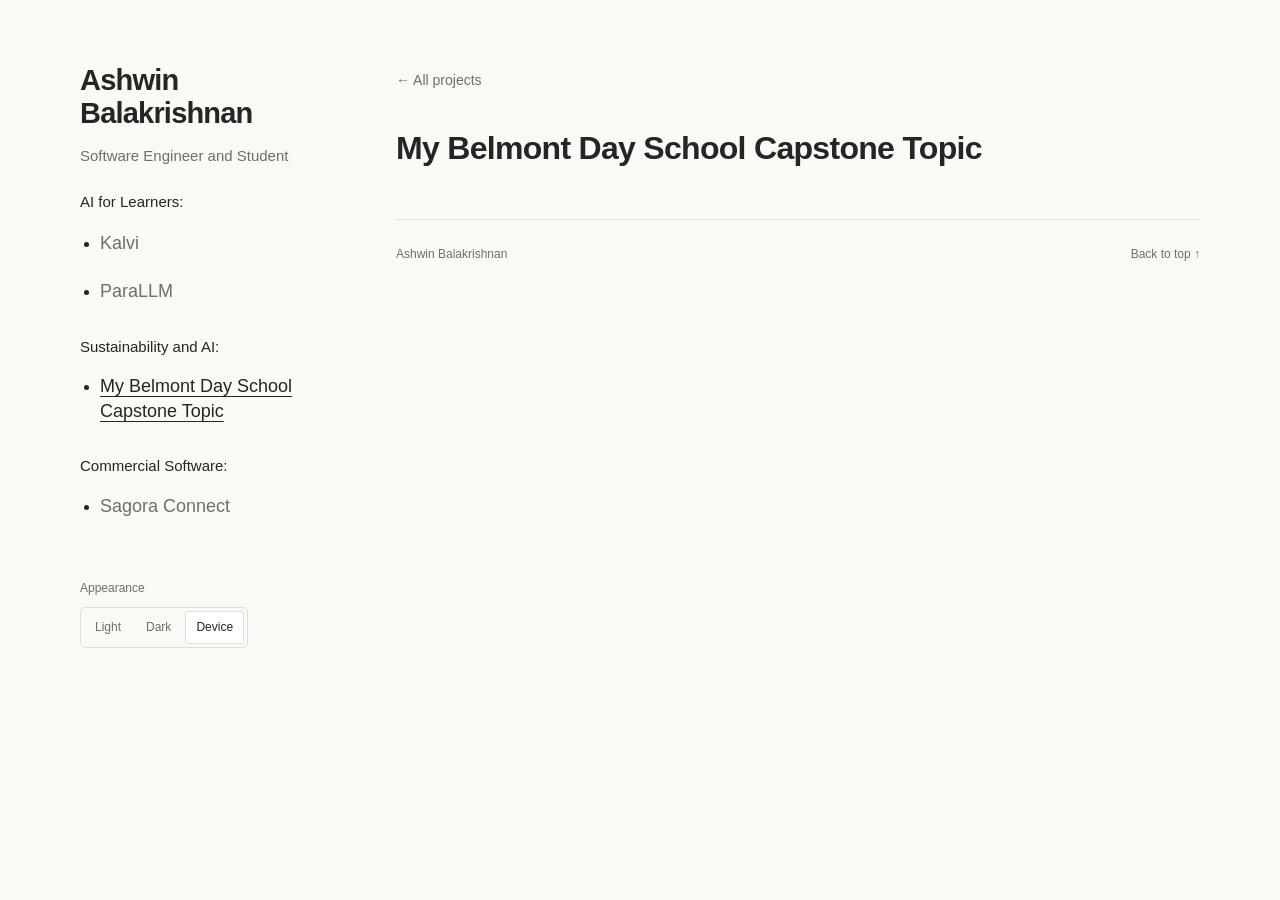
==== capstone.html @ 75079044 "feat: add capstone page and update project pages and README" ====
<!doctype html>
<html lang="en" data-theme="device">
<head>
  <meta charset="utf-8">
  <meta name="viewport" content="width=device-width, initial-scale=1">
  <meta name="theme-color" content="#faf9f6">
  <meta name="description" content="My Belmont Day School Capstone Topic — Ashwin Balakrishnan">
  <meta property="og:title" content="My Belmont Day School Capstone Topic — Ashwin Balakrishnan">
  <meta property="og:description" content="My Belmont Day School Capstone Topic — Ashwin Balakrishnan">
  <meta property="og:type" content="website">
  <title>My Belmont Day School Capstone Topic — Ashwin Balakrishnan</title>
  <script>
    // Apply the saved appearance before the stylesheet loads.
    try {
      const savedTheme = localStorage.getItem('portfolio-theme');
      if (['light', 'dark', 'device'].includes(savedTheme)) {
        document.documentElement.dataset.theme = savedTheme;
      }
    } catch {}
  </script>
  <link rel="stylesheet" href="styles.css">
  <script src="portfolio.js" defer></script>
</head>
<body>
  <a class="skip-link" href="#main-content">Skip to content</a>

  <div class="layout">
    <header class="sidebar">
      <div class="identity">
        <h1><a href="index.html">Ashwin<br>Balakrishnan</a></h1>
        <p class="role">Software Engineer and Student</p>
        <nav class="project-topics" aria-label="Projects and interests">
          <div class="project-topic">
            <h2>AI for Learners:</h2>
            <ul>
              <li><a href="kalvi.html">Kalvi</a></li>
              <li><a href="parallm.html">ParaLLM</a></li>
            </ul>
          </div>
          <div class="project-topic">
            <h2>Sustainability and AI:</h2>
            <ul>
              <li><a href="capstone.html" aria-current="page">My Belmont Day School Capstone Topic</a></li>
            </ul>
          </div>
          <div class="project-topic">
            <h2>Commercial Software:</h2>
            <ul>
              <li><a href="sagora-connect.html">Sagora Connect</a></li>
            </ul>
          </div>
        </nav>
      </div>

      <fieldset class="theme-picker" hidden>
        <legend>Appearance</legend>
        <div class="theme-options">
          <label><input type="radio" name="theme" value="light"><span>Light</span></label>
          <label><input type="radio" name="theme" value="dark"><span>Dark</span></label>
          <label><input type="radio" name="theme" value="device" checked><span>Device<span class="sr-only"> default</span></span></label>
        </div>
      </fieldset>
    </header>

    <main id="main-content" tabindex="-1">
      <a class="back-link" href="index.html">← All projects</a>

      <article class="project project-detail" id="capstone">
        <div class="project-heading"><h2>My Belmont Day School Capstone Topic</h2></div>
        <!-- Add your capstone images and summary here. -->
      </article>


      <footer class="page-footer"><span>Ashwin Balakrishnan</span><a href="#">Back to top ↑</a></footer>
    </main>
  </div>
</body>
</html>
---- styles.css ----
:root {
  color-scheme: light;
  --background: #faf9f6;
  --text: #242624;
  --secondary: #6c706a;
  --line: #dddfd8;
  --surface: #ffffff;
  --stage: #edf0ec;
  --accent: #285cbd;
  --selection: #dce7ff;
  font-family: -apple-system, BlinkMacSystemFont, "Segoe UI", Helvetica, Arial, sans-serif;
  font-size: 16px;
  line-height: 1.5;
  font-synthesis: none;
}

:root[data-theme="dark"] {
  color-scheme: dark;
  --background: #191b1a;
  --text: #e9eae5;
  --secondary: #a7ada5;
  --line: #363b35;
  --surface: #2e322d;
  --stage: #242823;
  --accent: #aac5ff;
  --selection: #334a70;
}

@media (prefers-color-scheme: dark) {
  :root[data-theme="device"] {
    color-scheme: dark;
    --background: #191b1a;
    --text: #e9eae5;
    --secondary: #a7ada5;
    --line: #363b35;
    --surface: #2e322d;
    --stage: #242823;
    --accent: #aac5ff;
    --selection: #334a70;
  }
}

* { box-sizing: border-box; }
html { scroll-padding-top: 40px; }
body { margin: 0; background: var(--background); color: var(--text); }
a { color: inherit; text-decoration: none; touch-action: manipulation; }
a:hover { color: var(--accent); }
a:focus-visible { outline: 2px solid var(--accent); outline-offset: 6px; }
::selection { background: var(--selection); color: var(--text); }
h1, h2, h3, p { margin: 0; }
img { display: block; width: 100%; height: auto; }
[hidden] { display: none !important; }
.sr-only { position: absolute; width: 1px; height: 1px; padding: 0; overflow: hidden; clip-path: inset(50%); white-space: nowrap; border: 0; }
.skip-link { position: fixed; top: 12px; left: 12px; z-index: 10; padding: 10px 15px; background: var(--surface); border: 1px solid var(--line); transform: translateY(-180%); }
.skip-link:focus { transform: none; }

.layout {
  width: min(1120px, calc(100% - 112px));
  margin: 64px auto 0;
  display: grid;
  grid-template-columns: 240px minmax(0, 1fr);
  align-items: start;
  gap: 76px;
}

.sidebar { position: sticky; top: 64px; }
h1 { font-size: 29px; font-weight: 550; line-height: 1.15; letter-spacing: -.8px; }
h1 a:hover { color: var(--text); }
.role { margin-top: 14px; color: var(--secondary); font-size: 15px; }
.github-link { display: inline-flex; align-items: center; gap: 9px; margin-top: 24px; min-height: 32px; font-size: 14px; }
.github-link .outbound { color: var(--secondary); font-size: 16px; margin-left: 7px; }
.project-topics { margin-top: 24px; font-size: 15px; }
.project-topic + .project-topic { margin-top: 20px; }
.project-topics h2 { font: inherit; }
.project-topics ul { margin: 6px 0 0; padding-left: 20px; }
.project-topics li { line-height: 1.7; }
.project-topics a { display: inline-flex; align-items: center; width: 100%; min-height: 48px; padding-block: 10px; color: var(--secondary); font-size: 18px; line-height: 1.4; }
.project-topics a:hover { color: var(--text); text-decoration: underline; text-underline-offset: 4px; }
.project-topics a[aria-current="page"] { color: var(--text); text-decoration: underline; text-underline-offset: 4px; }

.theme-picker { padding: 0; margin: 48px 0 0; border: 0; min-width: 0; }
.theme-picker legend { padding: 0; margin-bottom: 10px; color: var(--secondary); font-size: 12px; }
.theme-options { display: inline-flex; border: 1px solid var(--line); border-radius: 5px; padding: 3px; gap: 3px; }
.theme-options label { position: relative; cursor: pointer; }
.theme-options input { position: absolute; inset: 0; width: 100%; height: 100%; opacity: 0; margin: 0; cursor: pointer; }
.theme-options label > span { display: block; padding: 7px 10px; border: 1px solid transparent; border-radius: 3px; font-size: 12px; line-height: 1.4; color: var(--secondary); }
.theme-options input:checked + span { color: var(--text); background: var(--surface); border-color: var(--line); }
.theme-options input:focus-visible + span { outline: 2px solid var(--accent); outline-offset: 2px; }
.theme-options label:hover > span { color: var(--text); }

main { min-width: 0; }
main:focus { outline: none; }
.section-heading { display: flex; justify-content: space-between; align-items: baseline; border-bottom: 1px solid var(--line); padding: 0 0 17px; margin-bottom: 32px; }
.section-heading h2 { font-size: 15px; line-height: 1.4; font-weight: 500; }
.section-heading > span { color: var(--secondary); font-size: 12px; font-variant-numeric: tabular-nums; }
.project { margin-bottom: 52px; scroll-margin-top: 40px; }
.project-heading { display: flex; justify-content: space-between; align-items: baseline; gap: 16px; margin-bottom: 15px; }
.project-heading h2, .project-heading h3 { font-size: 19px; font-weight: 550; letter-spacing: -.35px; line-height: 1.3; }
.project-heading > span { font-size: 12px; color: var(--secondary); text-align: right; }
.desktop-capture { display: block; border: 1px solid var(--line); border-radius: 3px; overflow: hidden; }
.desktop-capture:hover { border-color: var(--secondary); }
.screen-gallery { display: flex; justify-content: center; align-items: center; gap: 36px; padding: 30px; background: var(--stage); border: 1px solid var(--line); border-radius: 3px; }
.screen-gallery a { display: block; min-width: 0; width: 172px; border-radius: 18px; }
.screen-gallery a:focus-visible { outline-offset: 7px; }
.screen-gallery img { border-radius: 18px; }
.image-note { font-size: 11px; color: var(--secondary); margin-top: 11px; }
/* Your paragraphs can go directly after the project images in index.html. */
.project > p:not(.image-note) { margin-top: 20px; max-width: 62ch; font-size: 15px; line-height: 1.7; }
.identity > p:not(.role) { margin-top: 20px; font-size: 15px; line-height: 1.7; }
.page-footer { display: flex; align-items: baseline; justify-content: space-between; gap: 20px; border-top: 1px solid var(--line); padding: 20px 0 32px; color: var(--secondary); font-size: 12px; }
.page-footer a { padding-block: 5px; }
.back-link { display: inline-block; margin-bottom: 32px; padding-block: 6px; font-size: 14px; color: var(--secondary); }
.project-detail .project-heading { margin-bottom: 24px; }
.project-detail .project-heading h2 { font-size: 32px; line-height: 1.2; letter-spacing: -.7px; }
.project-grid { display: grid; grid-template-columns: repeat(2, minmax(0, 1fr)); gap: 32px 24px; margin-bottom: 48px; }
.project-tile { display: block; min-width: 0; }
.tile-image { height: 225px; padding: 18px; display: flex; justify-content: center; background: var(--stage); border: 1px solid var(--line); border-radius: 3px; }
.tile-image img { width: 100%; height: 100%; object-fit: contain; }
.tile-heading { display: flex; justify-content: space-between; align-items: baseline; gap: 16px; margin-top: 13px; }
.tile-heading h3 { font-size: 17px; font-weight: 500; line-height: 1.4; }
.tile-heading > span { color: var(--secondary); }
.project-tile:hover .tile-heading h3 { text-decoration: underline; text-underline-offset: 4px; }
.text-tile { align-self: start; padding: 17px 0; border-top: 1px solid var(--line); }
.text-tile .tile-heading { margin-top: 0; }

@media (min-width: 1500px) {
  .layout { margin-top: 88px; }
  .sidebar { top: 88px; }
}

@media (max-width: 1000px) {
  .layout { width: calc(100% - 72px); grid-template-columns: 210px minmax(0, 1fr); gap: 40px; }
  h1 { font-size: 26px; }
  .screen-gallery { gap: 22px; padding: 25px; }
}

@media (max-width: 760px) {
  .layout { width: min(580px, calc(100% - 44px)); margin-top: 36px; display: block; }
  .sidebar { position: static; display: grid; grid-template-columns: 1fr auto; align-items: end; gap: 24px; padding-bottom: 30px; margin-bottom: 30px; border-bottom: 1px solid var(--line); }
  h1 { font-size: 27px; }
  .role { margin-top: 11px; font-size: 14px; }
  .github-link { margin-top: 14px; }
  .theme-picker { margin: 0 0 5px; }
  .section-heading { margin-bottom: 27px; }
  .project { margin-bottom: 38px; }
  .project-heading h3 { font-size: 18px; }
  .project-detail .project-heading h2 { font-size: 28px; }
  .screen-gallery { gap: 28px; padding: 28px; }
  .screen-gallery a { width: 160px; }
}

@media (max-width: 440px) {
  .layout { margin-top: 28px; }
  .sidebar { grid-template-columns: 1fr; gap: 21px; align-items: start; padding-bottom: 25px; }
  h1 { font-size: 28px; }
  .theme-picker { margin-bottom: 0; }
  .theme-options label > span { padding: 8px 16px; font-size: 13px; }
  .project-heading { flex-direction: column; align-items: start; gap: 4px; margin-bottom: 12px; }
  .project-heading > span { text-align: left; }
  .screen-gallery { gap: 16px; padding: 22px 18px; }
  .screen-gallery a { width: 140px; }
  .screen-gallery a, .screen-gallery img { border-radius: 12px; }
  .page-footer { font-size: 11px; }
  .project-grid { grid-template-columns: 1fr; }
}

@media (prefers-reduced-motion: reduce) {
  *, *::before, *::after { scroll-behavior: auto !important; transition: none !important; }
}
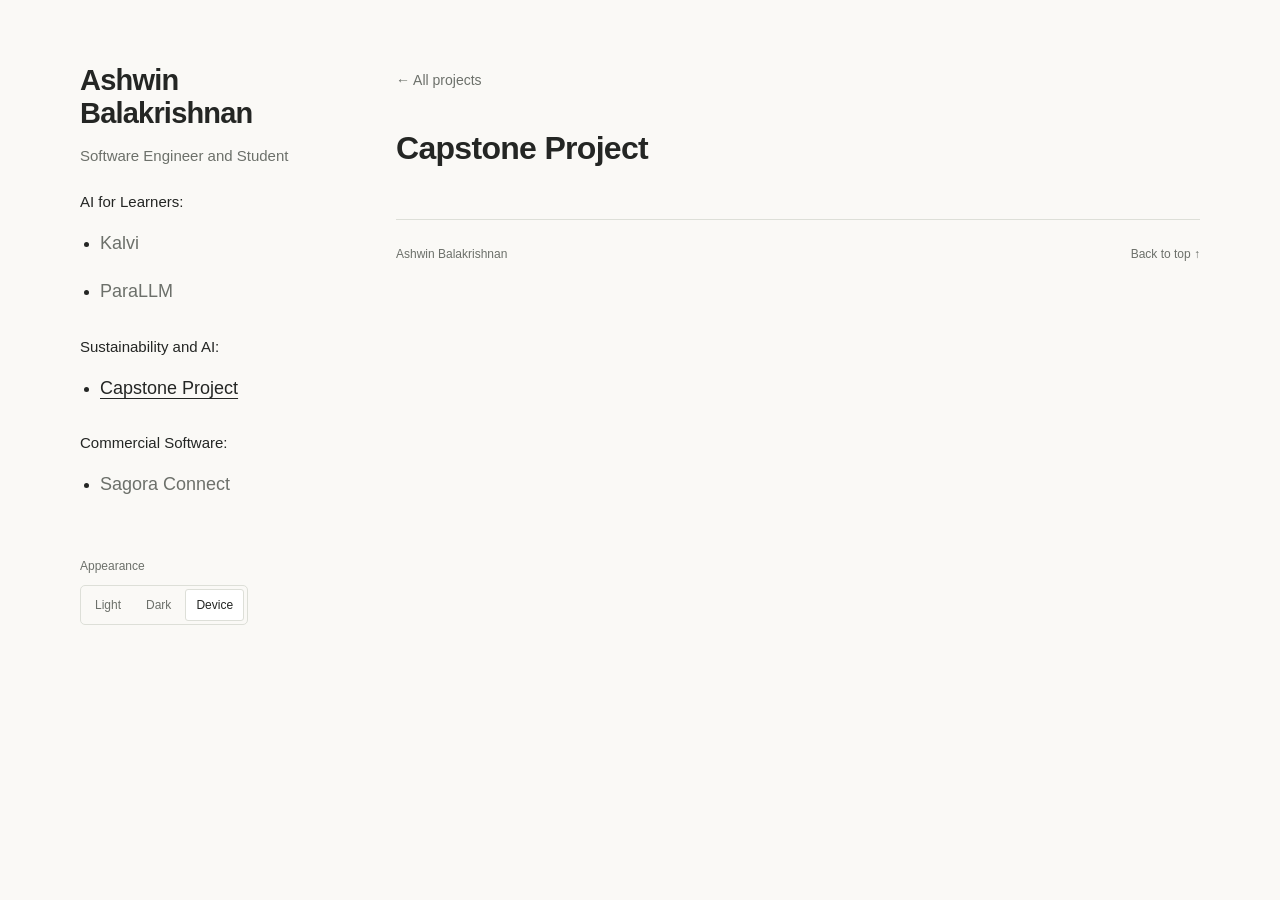
==== commit a155babe: "refactor: update capstone page titles, headings, and tile image styling" ====
--- a/capstone.html
+++ b/capstone.html
@@ -4,11 +4,11 @@
   <meta charset="utf-8">
   <meta name="viewport" content="width=device-width, initial-scale=1">
   <meta name="theme-color" content="#faf9f6">
-  <meta name="description" content="My Belmont Day School Capstone Topic — Ashwin Balakrishnan">
-  <meta property="og:title" content="My Belmont Day School Capstone Topic — Ashwin Balakrishnan">
-  <meta property="og:description" content="My Belmont Day School Capstone Topic — Ashwin Balakrishnan">
+  <meta name="description" content="Capstone Project — Ashwin Balakrishnan">
+  <meta property="og:title" content="Capstone Project — Ashwin Balakrishnan">
+  <meta property="og:description" content="Capstone Project — Ashwin Balakrishnan">
   <meta property="og:type" content="website">
-  <title>My Belmont Day School Capstone Topic — Ashwin Balakrishnan</title>
+  <title>Capstone Project — Ashwin Balakrishnan</title>
   <script>
     // Apply the saved appearance before the stylesheet loads.
     try {
@@ -40,7 +40,7 @@
           <div class="project-topic">
             <h2>Sustainability and AI:</h2>
             <ul>
-              <li><a href="capstone.html" aria-current="page">My Belmont Day School Capstone Topic</a></li>
+              <li><a href="capstone.html" aria-current="page">Capstone Project</a></li>
             </ul>
           </div>
           <div class="project-topic">
@@ -66,8 +66,8 @@
       <a class="back-link" href="index.html">← All projects</a>
 
       <article class="project project-detail" id="capstone">
-        <div class="project-heading"><h2>My Belmont Day School Capstone Topic</h2></div>
-        <!-- Add your capstone images and summary here. -->
+        <div class="project-heading"><h2>Capstone Project</h2></div>
+        <p></p>
       </article>
 
 
--- a/styles.css
+++ b/styles.css
@@ -116,6 +116,8 @@
 .project-tile { display: block; min-width: 0; }
 .tile-image { height: 225px; padding: 18px; display: flex; justify-content: center; background: var(--stage); border: 1px solid var(--line); border-radius: 3px; }
 .tile-image img { width: 100%; height: 100%; object-fit: contain; }
+.tile-image-photo { padding: 0; overflow: hidden; }
+.tile-image-photo img { object-fit: cover; }
 .tile-heading { display: flex; justify-content: space-between; align-items: baseline; gap: 16px; margin-top: 13px; }
 .tile-heading h3 { font-size: 17px; font-weight: 500; line-height: 1.4; }
 .tile-heading > span { color: var(--secondary); }
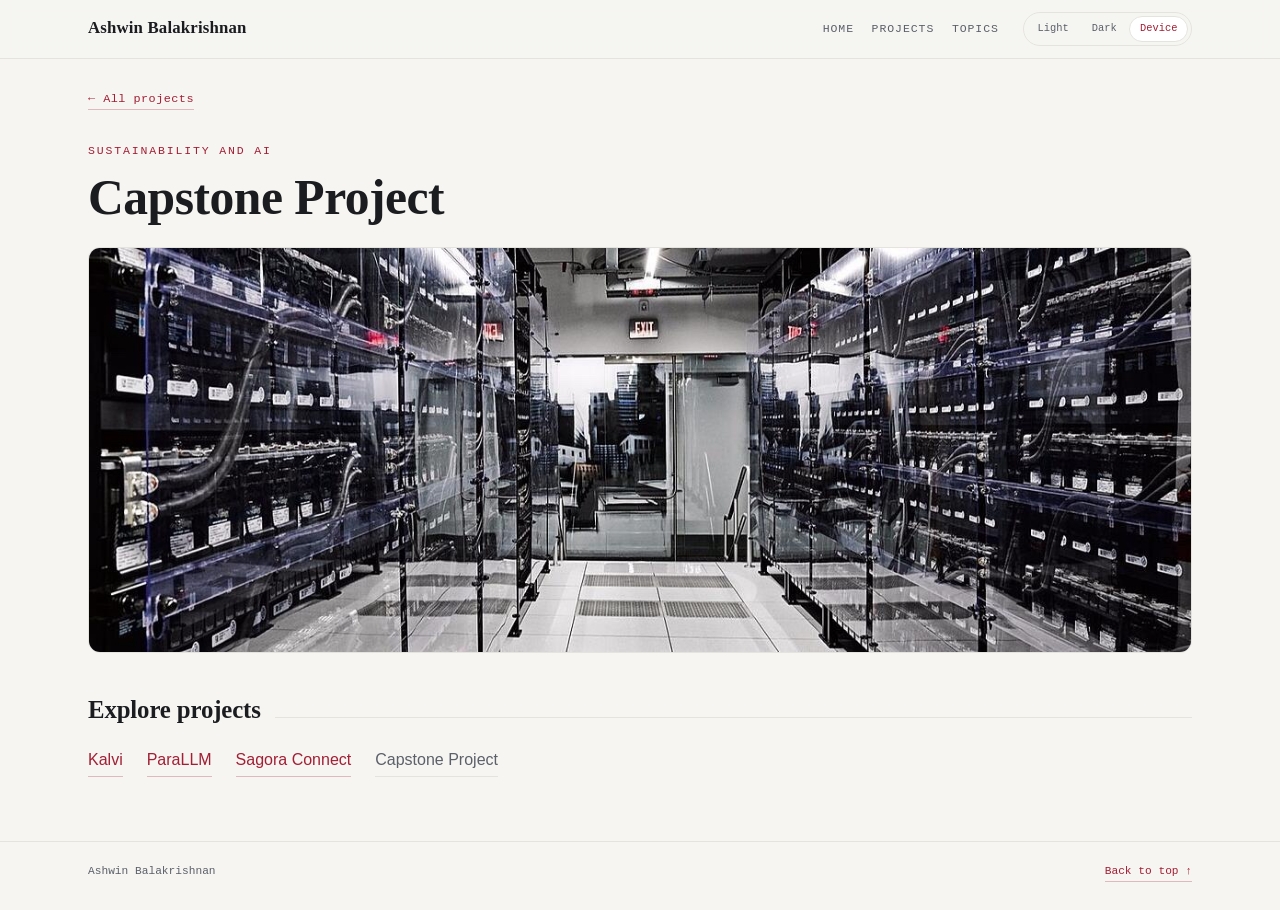
==== commit 39442d94: "refactor: update layout, styling, and README for portfolio site" ====
--- a/capstone.html
+++ b/capstone.html
@@ -3,7 +3,7 @@
 <head>
   <meta charset="utf-8">
   <meta name="viewport" content="width=device-width, initial-scale=1">
-  <meta name="theme-color" content="#faf9f6">
+  <meta name="theme-color" content="#F6F5F2">
   <meta name="description" content="Capstone Project — Ashwin Balakrishnan">
   <meta property="og:title" content="Capstone Project — Ashwin Balakrishnan">
   <meta property="og:description" content="Capstone Project — Ashwin Balakrishnan">
@@ -21,58 +21,54 @@
   <link rel="stylesheet" href="styles.css">
   <script src="portfolio.js" defer></script>
 </head>
-<body>
+<body id="top">
   <a class="skip-link" href="#main-content">Skip to content</a>
-
-  <div class="layout">
-    <header class="sidebar">
-      <div class="identity">
-        <h1><a href="index.html">Ashwin<br>Balakrishnan</a></h1>
-        <p class="role">Software Engineer and Student</p>
-        <nav class="project-topics" aria-label="Projects and interests">
-          <div class="project-topic">
-            <h2>AI for Learners:</h2>
-            <ul>
-              <li><a href="kalvi.html">Kalvi</a></li>
-              <li><a href="parallm.html">ParaLLM</a></li>
-            </ul>
-          </div>
-          <div class="project-topic">
-            <h2>Sustainability and AI:</h2>
-            <ul>
-              <li><a href="capstone.html" aria-current="page">Capstone Project</a></li>
-            </ul>
-          </div>
-          <div class="project-topic">
-            <h2>Commercial Software:</h2>
-            <ul>
-              <li><a href="sagora-connect.html">Sagora Connect</a></li>
-            </ul>
-          </div>
-        </nav>
-      </div>
-
+  <header class="topbar">
+    <div class="inner">
+      <a class="brand" href="index.html">Ashwin Balakrishnan</a>
+      <button class="navtoggle" type="button" aria-label="Menu" aria-expanded="false" aria-controls="site-navigation" hidden>☰</button>
+      <nav class="sections" id="site-navigation" aria-label="Sections">
+        <a href="index.html">Home</a>
+        <a href="index.html#projects">Projects</a>
+        <a href="index.html#topics">Topics</a>
+      </nav>
       <fieldset class="theme-picker" hidden>
-        <legend>Appearance</legend>
+        <legend class="sr-only">Appearance</legend>
         <div class="theme-options">
           <label><input type="radio" name="theme" value="light"><span>Light</span></label>
           <label><input type="radio" name="theme" value="dark"><span>Dark</span></label>
           <label><input type="radio" name="theme" value="device" checked><span>Device<span class="sr-only"> default</span></span></label>
         </div>
       </fieldset>
-    </header>
+    </div>
+  </header>
+  <main class="detail-main" id="main-content" tabindex="-1">
+    <a class="back-link" href="index.html#projects">← All projects</a>
+    <article class="project project-detail" id="capstone">
+      <header class="project-heading">
+        <p class="eyebrow">Sustainability and AI</p>
+        <h1>Capstone Project</h1>
 
-    <main id="main-content" tabindex="-1">
-      <a class="back-link" href="index.html">← All projects</a>
+      </header>
+      <div class="project-images">
+        <a class="desktop-capture" href="assets/capstone-data-center.jpg" target="_blank" rel="noopener noreferrer" aria-label="Open the data center photo at full size"><img src="assets/capstone-data-center.jpg" width="1198" height="439" alt="An aisle between rows of server racks in a data center."></a>
+        <!-- Add your capstone summary here. -->
+      </div>
+    </article>
 
-      <article class="project project-detail" id="capstone">
-        <div class="project-heading"><h2>Capstone Project</h2></div>
-        <p></p>
-      </article>
+    <nav class="project-nav" aria-label="Projects">
+      <div class="sec-head"><h2>Explore projects</h2><span class="rule" aria-hidden="true"></span></div>
+      <div class="project-nav-links">
+        <a href="kalvi.html">Kalvi</a>
+        <a href="parallm.html">ParaLLM</a>
+        <a href="sagora-connect.html">Sagora Connect</a>
+        <a href="capstone.html" aria-current="page">Capstone Project</a>
+      </div>
+    </nav>
+  </main>
 
-
-      <footer class="page-footer"><span>Ashwin Balakrishnan</span><a href="#">Back to top ↑</a></footer>
-    </main>
-  </div>
+  <footer class="page-footer">
+    <div class="inner"><span>Ashwin Balakrishnan</span><a href="#top">Back to top ↑</a></div>
+  </footer>
 </body>
 </html>
--- a/styles.css
+++ b/styles.css
@@ -1,171 +1,193 @@
 :root {
   color-scheme: light;
-  --background: #faf9f6;
-  --text: #242624;
-  --secondary: #6c706a;
-  --line: #dddfd8;
-  --surface: #ffffff;
-  --stage: #edf0ec;
-  --accent: #285cbd;
-  --selection: #dce7ff;
-  font-family: -apple-system, BlinkMacSystemFont, "Segoe UI", Helvetica, Arial, sans-serif;
+  --background: #F6F5F2;
+  --surface: #FFFFFF;
+  --text: #1B1C1F;
+  --secondary: #5B6069;
+  --body-muted: #3C4047;
+  --faint: #737883;
+  --line: #E5E3DD;
+  --stage: #ECEBE6;
+  --accent: #A31F34;
+  --accent-hover: #7E1728;
+  --on-accent: #FFFFFF;
+  --link-line: rgba(163, 31, 52, .28);
+  --selection: #EDD6DA;
+  --bar-background: rgba(246, 245, 242, .9);
+  --serif: "Iowan Old Style", "Palatino Linotype", Palatino, "Book Antiqua", Georgia, serif;
+  --sans: -apple-system, BlinkMacSystemFont, "Segoe UI", Roboto, Helvetica, Arial, sans-serif;
+  --mono: ui-monospace, "SF Mono", SFMono-Regular, Menlo, Consolas, monospace;
+  --max-width: 72rem;
+  font-family: var(--sans);
   font-size: 16px;
-  line-height: 1.5;
+  line-height: 1.6;
   font-synthesis: none;
 }
 
 :root[data-theme="dark"] {
   color-scheme: dark;
-  --background: #191b1a;
-  --text: #e9eae5;
-  --secondary: #a7ada5;
-  --line: #363b35;
-  --surface: #2e322d;
-  --stage: #242823;
-  --accent: #aac5ff;
-  --selection: #334a70;
+  --background: #15161A;
+  --surface: #1E2026;
+  --text: #ECEBE6;
+  --secondary: #A3A8B1;
+  --body-muted: #C5CAD2;
+  --faint: #A3A8B1;
+  --line: #2C2F37;
+  --stage: #202228;
+  --accent: #F2B84B;
+  --accent-hover: #F8CE78;
+  --on-accent: #15161A;
+  --link-line: rgba(242, 184, 75, .35);
+  --selection: #554526;
+  --bar-background: rgba(21, 22, 26, .9);
 }
 
 @media (prefers-color-scheme: dark) {
   :root[data-theme="device"] {
     color-scheme: dark;
-    --background: #191b1a;
-    --text: #e9eae5;
-    --secondary: #a7ada5;
-    --line: #363b35;
-    --surface: #2e322d;
-    --stage: #242823;
-    --accent: #aac5ff;
-    --selection: #334a70;
+    --background: #15161A;
+    --surface: #1E2026;
+    --text: #ECEBE6;
+    --secondary: #A3A8B1;
+    --body-muted: #C5CAD2;
+    --faint: #A3A8B1;
+    --line: #2C2F37;
+    --stage: #202228;
+    --accent: #F2B84B;
+    --accent-hover: #F8CE78;
+    --on-accent: #15161A;
+    --link-line: rgba(242, 184, 75, .35);
+    --selection: #554526;
+    --bar-background: rgba(21, 22, 26, .9);
   }
 }
 
 * { box-sizing: border-box; }
-html { scroll-padding-top: 40px; }
-body { margin: 0; background: var(--background); color: var(--text); }
-a { color: inherit; text-decoration: none; touch-action: manipulation; }
-a:hover { color: var(--accent); }
-a:focus-visible { outline: 2px solid var(--accent); outline-offset: 6px; }
+html { scroll-behavior: smooth; scroll-padding-top: 6rem; -webkit-text-size-adjust: 100%; }
+body { margin: 0; color: var(--text); background: var(--background); -webkit-font-smoothing: antialiased; }
+a { color: var(--accent); text-decoration: none; border-bottom: 1px solid var(--link-line); touch-action: manipulation; }
+a:hover { color: var(--accent-hover); border-bottom-color: var(--accent-hover); }
+a:focus-visible, button:focus-visible { outline: 2px solid var(--accent); outline-offset: 4px; border-radius: 2px; }
 ::selection { background: var(--selection); color: var(--text); }
+img { display: block; max-width: 100%; height: auto; }
 h1, h2, h3, p { margin: 0; }
-img { display: block; width: 100%; height: auto; }
+h1, h2, h3 { font-family: var(--serif); font-weight: 600; }
+h1 { font-size: clamp(2.1rem, 5vw, 3.1rem); line-height: 1.08; letter-spacing: -.01em; text-wrap: balance; }
+h2 { font-size: 1.55rem; letter-spacing: -.005em; line-height: 1.3; }
 [hidden] { display: none !important; }
 .sr-only { position: absolute; width: 1px; height: 1px; padding: 0; overflow: hidden; clip-path: inset(50%); white-space: nowrap; border: 0; }
-.skip-link { position: fixed; top: 12px; left: 12px; z-index: 10; padding: 10px 15px; background: var(--surface); border: 1px solid var(--line); transform: translateY(-180%); }
+.skip-link { position: fixed; top: 12px; left: 12px; z-index: 30; padding: 10px 15px; background: var(--surface); border: 1px solid var(--line); transform: translateY(-180%); }
 .skip-link:focus { transform: none; }
 
-.layout {
-  width: min(1120px, calc(100% - 112px));
-  margin: 64px auto 0;
-  display: grid;
-  grid-template-columns: 240px minmax(0, 1fr);
-  align-items: start;
-  gap: 76px;
-}
+/* The reference's serif wordmark, compact navigation, and paper-like header. */
+.topbar { position: sticky; top: 0; z-index: 20; background: var(--bar-background); backdrop-filter: saturate(1.1) blur(8px); border-bottom: 1px solid var(--line); }
+.inner { max-width: var(--max-width); margin-inline: auto; padding-inline: 1.5rem; }
+.topbar .inner { min-height: 3.6rem; padding-block: .7rem; display: flex; align-items: center; gap: 1.5rem; }
+.brand { margin-right: auto; font-family: var(--serif); font-weight: 600; font-size: 1.05rem; letter-spacing: .01em; color: var(--text); border: 0; }
+.brand:hover { color: var(--text); }
+.sections { display: flex; gap: 1.1rem; font-family: var(--mono); font-size: .72rem; letter-spacing: .08em; text-transform: uppercase; }
+.sections a { color: var(--secondary); border: 0; padding-block: .4rem; }
+.sections a:hover, .sections a[aria-current="page"] { color: var(--accent); }
+.navtoggle { cursor: pointer; background: transparent; border: 1px solid var(--line); border-radius: 8px; width: 2.25rem; height: 2.25rem; padding: 0; color: var(--text); font: 1.15rem var(--sans); }
 
-.sidebar { position: sticky; top: 64px; }
-h1 { font-size: 29px; font-weight: 550; line-height: 1.15; letter-spacing: -.8px; }
-h1 a:hover { color: var(--text); }
-.role { margin-top: 14px; color: var(--secondary); font-size: 15px; }
-.github-link { display: inline-flex; align-items: center; gap: 9px; margin-top: 24px; min-height: 32px; font-size: 14px; }
-.github-link .outbound { color: var(--secondary); font-size: 16px; margin-left: 7px; }
-.project-topics { margin-top: 24px; font-size: 15px; }
-.project-topic + .project-topic { margin-top: 20px; }
-.project-topics h2 { font: inherit; }
-.project-topics ul { margin: 6px 0 0; padding-left: 20px; }
-.project-topics li { line-height: 1.7; }
-.project-topics a { display: inline-flex; align-items: center; width: 100%; min-height: 48px; padding-block: 10px; color: var(--secondary); font-size: 18px; line-height: 1.4; }
-.project-topics a:hover { color: var(--text); text-decoration: underline; text-underline-offset: 4px; }
-.project-topics a[aria-current="page"] { color: var(--text); text-decoration: underline; text-underline-offset: 4px; }
-
-.theme-picker { padding: 0; margin: 48px 0 0; border: 0; min-width: 0; }
-.theme-picker legend { padding: 0; margin-bottom: 10px; color: var(--secondary); font-size: 12px; }
-.theme-options { display: inline-flex; border: 1px solid var(--line); border-radius: 5px; padding: 3px; gap: 3px; }
+.theme-picker { padding: 0; margin: 0; border: 0; min-width: 0; }
+.theme-options { display: inline-flex; border: 1px solid var(--line); border-radius: 999px; padding: 3px; gap: 2px; }
 .theme-options label { position: relative; cursor: pointer; }
 .theme-options input { position: absolute; inset: 0; width: 100%; height: 100%; opacity: 0; margin: 0; cursor: pointer; }
-.theme-options label > span { display: block; padding: 7px 10px; border: 1px solid transparent; border-radius: 3px; font-size: 12px; line-height: 1.4; color: var(--secondary); }
-.theme-options input:checked + span { color: var(--text); background: var(--surface); border-color: var(--line); }
+.theme-options label > span { display: block; padding: .27rem .6rem; border: 1px solid transparent; border-radius: 999px; font-family: var(--mono); font-size: .65rem; line-height: 1.5; color: var(--secondary); }
+.theme-options input:checked + span { color: var(--accent); background: var(--surface); border-color: var(--line); }
 .theme-options input:focus-visible + span { outline: 2px solid var(--accent); outline-offset: 2px; }
-.theme-options label:hover > span { color: var(--text); }
+.theme-options label:hover > span { color: var(--accent); }
 
-main { min-width: 0; }
+main { max-width: var(--max-width); margin-inline: auto; padding: 0 1.5rem 4rem; }
 main:focus { outline: none; }
-.section-heading { display: flex; justify-content: space-between; align-items: baseline; border-bottom: 1px solid var(--line); padding: 0 0 17px; margin-bottom: 32px; }
-.section-heading h2 { font-size: 15px; line-height: 1.4; font-weight: 500; }
-.section-heading > span { color: var(--secondary); font-size: 12px; font-variant-numeric: tabular-nums; }
-.project { margin-bottom: 52px; scroll-margin-top: 40px; }
-.project-heading { display: flex; justify-content: space-between; align-items: baseline; gap: 16px; margin-bottom: 15px; }
-.project-heading h2, .project-heading h3 { font-size: 19px; font-weight: 550; letter-spacing: -.35px; line-height: 1.3; }
-.project-heading > span { font-size: 12px; color: var(--secondary); text-align: right; }
-.desktop-capture { display: block; border: 1px solid var(--line); border-radius: 3px; overflow: hidden; }
-.desktop-capture:hover { border-color: var(--secondary); }
-.screen-gallery { display: flex; justify-content: center; align-items: center; gap: 36px; padding: 30px; background: var(--stage); border: 1px solid var(--line); border-radius: 3px; }
-.screen-gallery a { display: block; min-width: 0; width: 172px; border-radius: 18px; }
-.screen-gallery a:focus-visible { outline-offset: 7px; }
-.screen-gallery img { border-radius: 18px; }
-.image-note { font-size: 11px; color: var(--secondary); margin-top: 11px; }
-/* Your paragraphs can go directly after the project images in index.html. */
-.project > p:not(.image-note) { margin-top: 20px; max-width: 62ch; font-size: 15px; line-height: 1.7; }
-.identity > p:not(.role) { margin-top: 20px; font-size: 15px; line-height: 1.7; }
-.page-footer { display: flex; align-items: baseline; justify-content: space-between; gap: 20px; border-top: 1px solid var(--line); padding: 20px 0 32px; color: var(--secondary); font-size: 12px; }
-.page-footer a { padding-block: 5px; }
-.back-link { display: inline-block; margin-bottom: 32px; padding-block: 6px; font-size: 14px; color: var(--secondary); }
-.project-detail .project-heading { margin-bottom: 24px; }
-.project-detail .project-heading h2 { font-size: 32px; line-height: 1.2; letter-spacing: -.7px; }
-.project-grid { display: grid; grid-template-columns: repeat(2, minmax(0, 1fr)); gap: 32px 24px; margin-bottom: 48px; }
-.project-tile { display: block; min-width: 0; }
-.tile-image { height: 225px; padding: 18px; display: flex; justify-content: center; background: var(--stage); border: 1px solid var(--line); border-radius: 3px; }
-.tile-image img { width: 100%; height: 100%; object-fit: contain; }
-.tile-image-photo { padding: 0; overflow: hidden; }
-.tile-image-photo img { object-fit: cover; }
-.tile-heading { display: flex; justify-content: space-between; align-items: baseline; gap: 16px; margin-top: 13px; }
-.tile-heading h3 { font-size: 17px; font-weight: 500; line-height: 1.4; }
-.tile-heading > span { color: var(--secondary); }
-.project-tile:hover .tile-heading h3 { text-decoration: underline; text-underline-offset: 4px; }
-.text-tile { align-self: start; padding: 17px 0; border-top: 1px solid var(--line); }
-.text-tile .tile-heading { margin-top: 0; }
+.eyebrow { margin-bottom: .65rem; font-family: var(--mono); font-size: .72rem; letter-spacing: .16em; text-transform: uppercase; color: var(--accent); }
+.hero { padding: 3.1rem 0 1.25rem; }
+.hero-actions { display: flex; flex-wrap: wrap; gap: .5rem; margin-top: 1.3rem; }
+.cta { display: inline-flex; align-items: center; gap: .5rem; font-family: var(--mono); font-size: .76rem; letter-spacing: .08em; text-transform: uppercase; color: var(--on-accent); background: var(--accent); border: 1px solid var(--accent); border-radius: 999px; padding: .5rem 1.1rem; }
+.cta:hover { background: var(--accent-hover); border-color: var(--accent-hover); color: var(--on-accent); }
+.cta.ghost { background: transparent; color: var(--accent); }
+.cta.ghost:hover { background: var(--accent); color: var(--on-accent); }
+.sec-head { display: flex; align-items: baseline; gap: .9rem; margin: 2.6rem 0 1rem; }
+.sec-head .rule { flex: 1; height: 1px; background: var(--line); }
+.section-note { color: var(--faint); font-family: var(--mono); font-size: .7rem; letter-spacing: .06em; text-transform: uppercase; }
 
-@media (min-width: 1500px) {
-  .layout { margin-top: 88px; }
-  .sidebar { top: 88px; }
+.project-grid { display: grid; grid-template-columns: repeat(2, minmax(0, 1fr)); gap: 1.1rem; }
+.card { display: flex; flex-direction: column; background: var(--surface); border: 1px solid var(--line); border-radius: 12px; overflow: hidden; transition: transform .15s, box-shadow .15s; }
+.card:hover { transform: translateY(-2px); box-shadow: 0 10px 28px rgba(0, 0, 0, .1); }
+.media { display: block; aspect-ratio: 16 / 9; background: var(--stage); border: 0; overflow: hidden; }
+.media img { width: 100%; height: 100%; object-fit: cover; }
+.media.phone { background: #16171A; padding: 1rem; }
+.media.phone img { object-fit: contain; }
+.media.desktop { padding: 1rem; }
+.media.desktop img { object-fit: contain; }
+.card-body { padding: .9rem 1rem 1rem; display: flex; flex-direction: column; gap: .4rem; flex: 1; }
+.meta { font-family: var(--mono); font-size: .68rem; letter-spacing: .05em; text-transform: uppercase; color: var(--accent); }
+.card h3 { font-size: 1.2rem; line-height: 1.25; letter-spacing: -.005em; }
+.card h3 a { color: var(--text); border: 0; }
+.card h3 a:hover { color: var(--accent); }
+.summary { font-size: .93rem; color: var(--body-muted); }
+.card-links { margin-top: auto; padding-top: .6rem; }
+.out { display: inline-flex; align-items: center; gap: .4rem; font-family: var(--mono); font-size: .68rem; letter-spacing: .04em; color: var(--body-muted); border: 1px solid var(--line); border-radius: 999px; padding: .3rem .7rem; background: var(--background); }
+.out:hover { border-color: var(--accent); color: var(--accent); }
+.topics { display: grid; grid-template-columns: repeat(3, minmax(0, 1fr)); gap: 1rem; }
+.topic { background: var(--surface); border: 1px solid var(--line); border-radius: 12px; padding: 1rem 1.1rem; }
+.topic h3 { font-size: 1.15rem; line-height: 1.35; }
+.topic ul { padding-left: 1.15rem; margin: .5rem 0 0; }
+.topic li { padding-block: .3rem; }
+.topic a { padding-block: .25rem; }
+
+/* Individual project pages use the same editorial heading and reading width. */
+.detail-main { padding-top: 1.6rem; }
+.back-link { display: inline-block; margin-bottom: 2rem; font-family: var(--mono); font-size: .74rem; letter-spacing: .04em; }
+.project-heading { margin-bottom: 1.4rem; }
+.project-meta { margin-top: .75rem; color: var(--secondary); font-family: var(--mono); font-size: .75rem; }
+.prose { max-width: 68ch; }
+.prose p { margin-bottom: .9rem; }
+.project-description { margin-bottom: 1.8rem; color: var(--body-muted); }
+.project-description:empty { display: none; }
+.desktop-capture { display: block; border: 1px solid var(--line); border-radius: 12px; overflow: hidden; }
+.desktop-capture img { width: 100%; }
+.desktop-capture:hover { border-color: var(--accent); }
+.screen-gallery { display: flex; justify-content: center; align-items: flex-start; gap: 3rem; padding: 2rem; background: var(--surface); border: 1px solid var(--line); border-radius: 12px; }
+.screen-gallery a { display: block; min-width: 0; width: 240px; border: 0; border-radius: 18px; overflow: hidden; }
+.screen-gallery img { width: 100%; }
+.image-note { font-family: var(--mono); font-size: .7rem; color: var(--secondary); margin-top: .75rem; }
+.project-nav-links { display: flex; flex-wrap: wrap; gap: .65rem 1.5rem; }
+.project-nav-links a { padding-block: .25rem; }
+.project-nav-links a[aria-current="page"] { color: var(--secondary); border-bottom-color: var(--line); }
+.page-footer { border-top: 1px solid var(--line); color: var(--secondary); font-family: var(--mono); font-size: .7rem; }
+.page-footer .inner { padding-block: 1.3rem 1.8rem; display: flex; align-items: baseline; justify-content: space-between; gap: 1rem; }
+
+@media (min-width: 641px) { .navtoggle { display: none; } }
+@media (max-width: 760px) {
+  .topbar .inner { gap: 1rem; }
+  .brand { font-size: 1rem; }
+  .topics { grid-template-columns: 1fr; }
+  .screen-gallery { gap: 1.5rem; padding: 1.5rem; }
 }
-
-@media (max-width: 1000px) {
-  .layout { width: calc(100% - 72px); grid-template-columns: 210px minmax(0, 1fr); gap: 40px; }
-  h1 { font-size: 26px; }
-  .screen-gallery { gap: 22px; padding: 25px; }
+@media (max-width: 640px) {
+  html { scroll-padding-top: 8rem; }
+  main { padding-inline: 1rem; padding-bottom: 2.5rem; }
+  .inner { padding-inline: 1rem; }
+  .topbar .inner { flex-wrap: wrap; gap: .5rem 1rem; }
+  .navtoggle { display: inline-flex; justify-content: center; align-items: center; }
+  .theme-picker { flex-basis: 100%; }
+  .theme-options label > span { padding: .35rem .8rem; font-size: .68rem; }
+  .sections { flex-basis: 100%; order: 5; flex-direction: column; gap: 0; margin-top: .3rem; padding-top: .35rem; border-top: 1px solid var(--line); }
+  .topbar.nav-ready .sections:not(.open) { display: none; }
+  .sections a { padding: .7rem .15rem; font-size: .82rem; border-bottom: 1px solid var(--line); }
+  .hero { padding: 2.2rem 0 .5rem; }
+  .hero .eyebrow { font-size: .65rem; }
+  .sec-head { margin-top: 2rem; gap: .6rem; }
+  .section-note { font-size: .62rem; }
+  .project-grid { grid-template-columns: 1fr; }
+  .screen-gallery { gap: 1rem; padding: 1rem; }
+  .screen-gallery a { width: min(50%, 220px); border-radius: 12px; }
+  .back-link { margin-bottom: 1.5rem; }
+  .page-footer .inner { font-size: .65rem; }
 }
-
-@media (max-width: 760px) {
-  .layout { width: min(580px, calc(100% - 44px)); margin-top: 36px; display: block; }
-  .sidebar { position: static; display: grid; grid-template-columns: 1fr auto; align-items: end; gap: 24px; padding-bottom: 30px; margin-bottom: 30px; border-bottom: 1px solid var(--line); }
-  h1 { font-size: 27px; }
-  .role { margin-top: 11px; font-size: 14px; }
-  .github-link { margin-top: 14px; }
-  .theme-picker { margin: 0 0 5px; }
-  .section-heading { margin-bottom: 27px; }
-  .project { margin-bottom: 38px; }
-  .project-heading h3 { font-size: 18px; }
-  .project-detail .project-heading h2 { font-size: 28px; }
-  .screen-gallery { gap: 28px; padding: 28px; }
-  .screen-gallery a { width: 160px; }
+@media (prefers-reduced-motion: reduce) {
+  html { scroll-behavior: auto; }
+  *, *::before, *::after { transition: none !important; }
 }
-
-@media (max-width: 440px) {
-  .layout { margin-top: 28px; }
-  .sidebar { grid-template-columns: 1fr; gap: 21px; align-items: start; padding-bottom: 25px; }
-  h1 { font-size: 28px; }
-  .theme-picker { margin-bottom: 0; }
-  .theme-options label > span { padding: 8px 16px; font-size: 13px; }
-  .project-heading { flex-direction: column; align-items: start; gap: 4px; margin-bottom: 12px; }
-  .project-heading > span { text-align: left; }
-  .screen-gallery { gap: 16px; padding: 22px 18px; }
-  .screen-gallery a { width: 140px; }
-  .screen-gallery a, .screen-gallery img { border-radius: 12px; }
-  .page-footer { font-size: 11px; }
-  .project-grid { grid-template-columns: 1fr; }
-}
-
-@media (prefers-reduced-motion: reduce) {
-  *, *::before, *::after { scroll-behavior: auto !important; transition: none !important; }
-}
